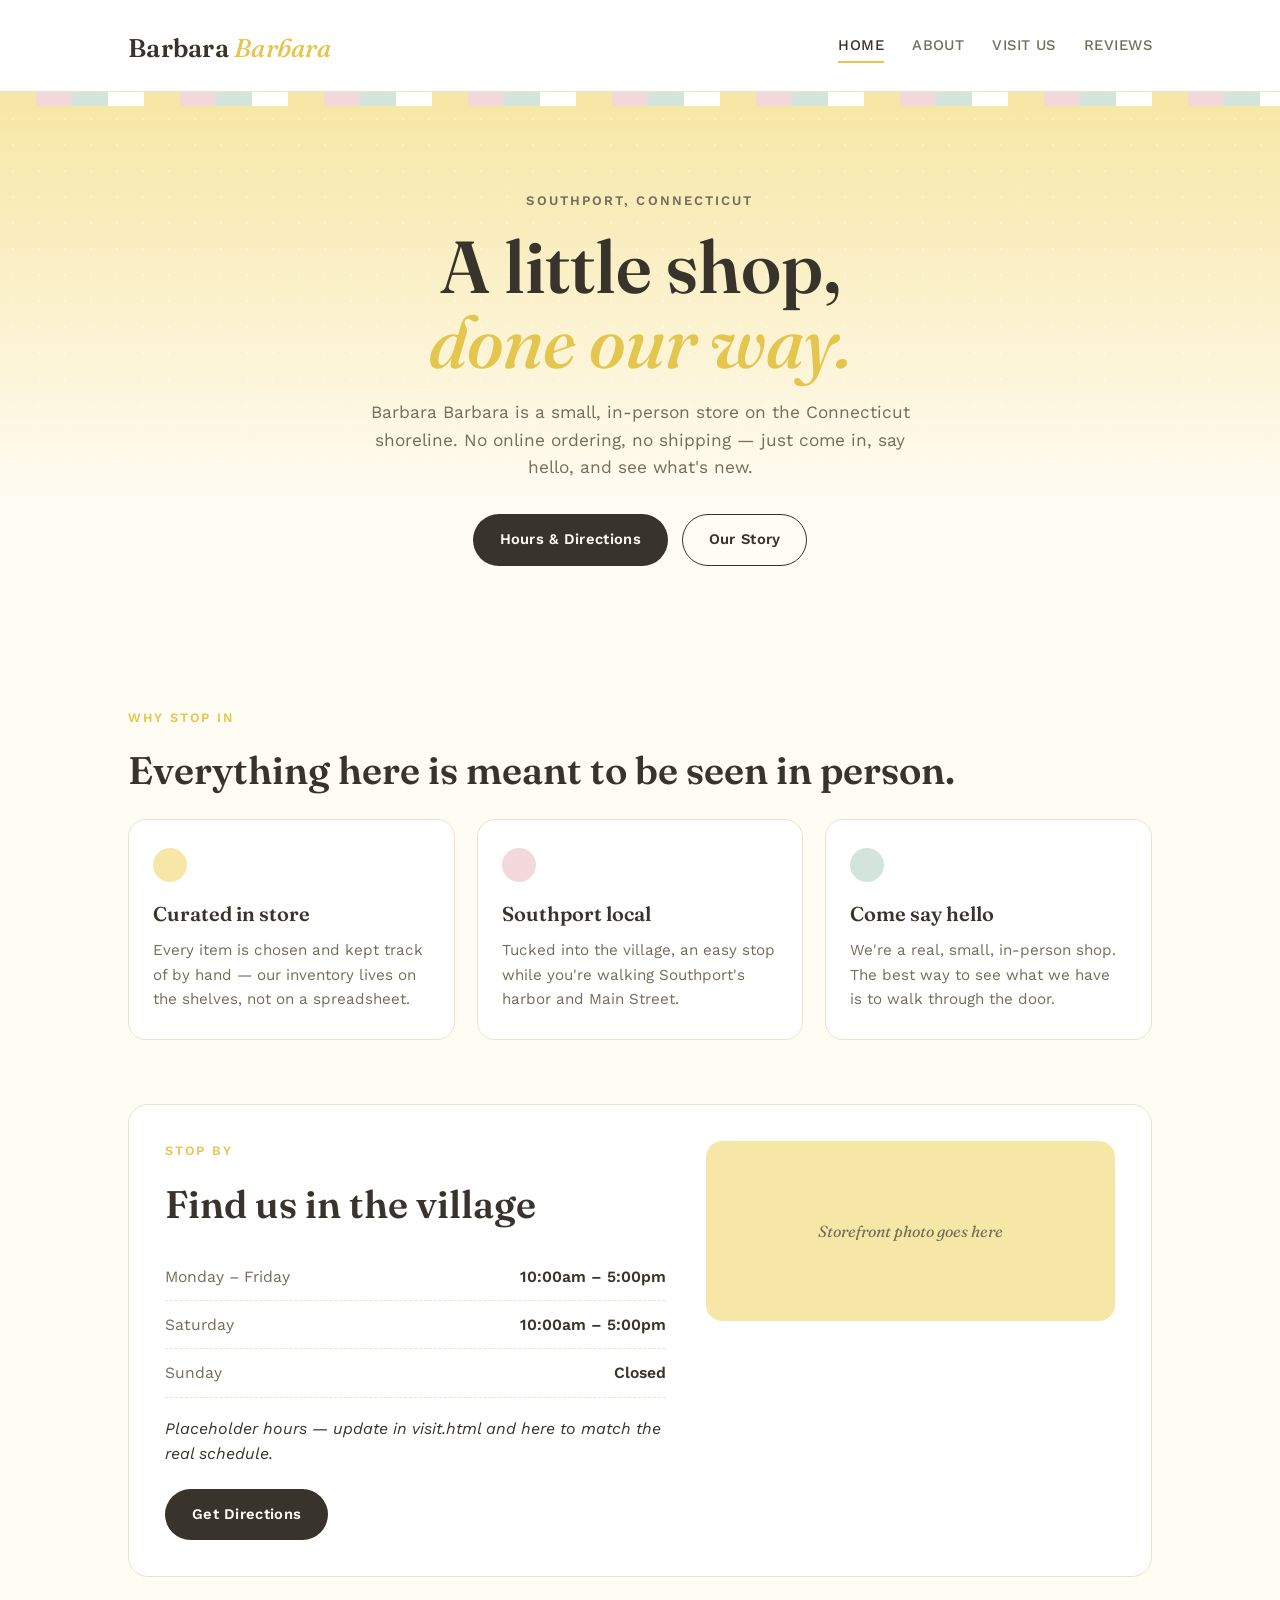
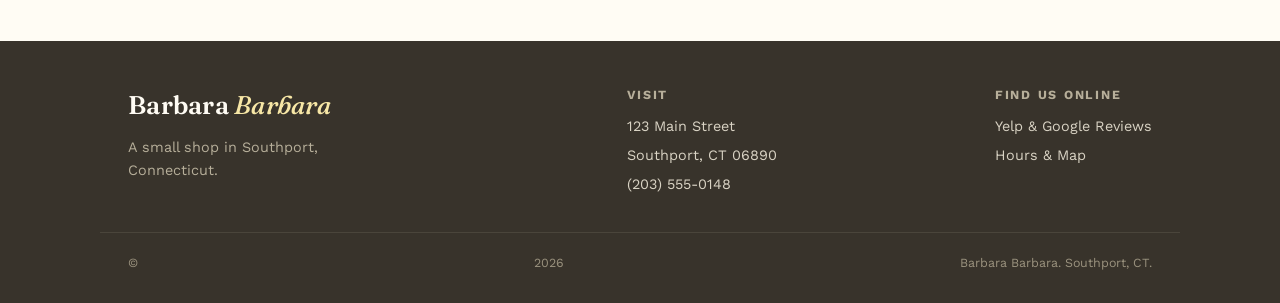
==== index.html @ 012c4ae6 "first commit" ====
<!DOCTYPE html>
<html lang="en">
<head>
<meta charset="UTF-8">
<meta name="viewport" content="width=device-width, initial-scale=1.0">
<title>Barbara Barbara &mdash; Southport, CT</title>
<meta name="description" content="Barbara Barbara is a small shop in Southport, Connecticut. Stop by and see us in person.">
<link rel="stylesheet" href="style.css">
</head>
<body>

<header class="site-header">
  <div class="wrap">
    <a class="logo" href="index.html">Barbara <span>Barbara</span></a>
    <nav class="main-nav" aria-label="Main">
      <a href="index.html" aria-current="page">Home</a>
      <a href="about.html">About</a>
      <a href="visit.html">Visit Us</a>
      <a href="reviews.html">Reviews</a>
    </nav>
  </div>
</header>

<div class="awning"></div>

<section class="hero">
  <div class="wrap">
    <p class="eyebrow">Southport, Connecticut</p>
    <h1>A little shop,<br><em>done our way.</em></h1>
    <p class="lede">Barbara Barbara is a small, in-person store on the Connecticut shoreline. No online ordering, no shipping &mdash; just come in, say hello, and see what's new.</p>
    <div class="button-row">
      <a class="btn btn-primary" href="visit.html">Hours &amp; Directions</a>
      <a class="btn btn-secondary" href="about.html">Our Story</a>
    </div>
  </div>
</section>

<div class="scallop scallop-cream" style="background-color:var(--cream)"></div>

<section>
  <div class="wrap">
    <p class="section-label">Why stop in</p>
    <h2>Everything here is meant to be seen in person.</h2>
    <div class="grid">
      <div class="card">
        <div class="dot dot-butter"></div>
        <h3>Curated in store</h3>
        <p>Every item is chosen and kept track of by hand &mdash; our inventory lives on the shelves, not on a spreadsheet.</p>
      </div>
      <div class="card">
        <div class="dot dot-blush"></div>
        <h3>Southport local</h3>
        <p>Tucked into the village, an easy stop while you're walking Southport's harbor and Main Street.</p>
      </div>
      <div class="card">
        <div class="dot dot-seafoam"></div>
        <h3>Come say hello</h3>
        <p>We're a real, small, in-person shop. The best way to see what we have is to walk through the door.</p>
      </div>
    </div>
  </div>
</section>

<section style="padding-top:0;">
  <div class="wrap">
    <div class="panel two-col">
      <div>
        <p class="section-label">Stop by</p>
        <h2>Find us in the village</h2>
        <div class="info-row"><span class="day">Monday &ndash; Friday</span><span class="hrs">10:00am &ndash; 5:00pm</span></div>
        <div class="info-row"><span class="day">Saturday</span><span class="hrs">10:00am &ndash; 5:00pm</span></div>
        <div class="info-row"><span class="day">Sunday</span><span class="hrs">Closed</span></div>
        <p style="margin-top:18px;"><em>Placeholder hours &mdash; update in visit.html and here to match the real schedule.</em></p>
        <a class="btn btn-primary" href="visit.html" style="margin-top:6px;">Get Directions</a>
      </div>
      <div>
        <div class="dot dot-butter" style="width:100%;height:100%;border-radius:16px;min-height:180px;display:flex;align-items:center;justify-content:center;">
          <span style="font-family:var(--serif);font-style:italic;color:var(--ink-soft);">Storefront photo goes here</span>
        </div>
      </div>
    </div>
  </div>
</section>

<footer class="site-footer">
  <div class="wrap">
    <div>
      <a class="logo" href="index.html">Barbara <span>Barbara</span></a>
      <p style="margin-top:10px;color:#B7AF9A;font-size:0.9rem;max-width:280px;">A small shop in Southport, Connecticut.</p>
    </div>
    <div class="foot-col">
      <h4>Visit</h4>
      <p>123 Main Street</p>
      <p>Southport, CT 06890</p>
      <p>(203) 555-0148</p>
    </div>
    <div class="foot-col">
      <h4>Find Us Online</h4>
      <p><a href="reviews.html">Yelp &amp; Google Reviews</a></p>
      <p><a href="visit.html">Hours &amp; Map</a></p>
    </div>
  </div>
  <div class="wrap fine-print">
    &copy; <span id="year"></span> Barbara Barbara. Southport, CT.
  </div>
</footer>

<script src="script.js"></script>
</body>
</html>
---- style.css ----
@import url('https://fonts.googleapis.com/css2?family=Fraunces:ital,opsz,wght@0,9..144,400;0,9..144,500;0,9..144,600;1,9..144,500&family=Work+Sans:wght@400;500;600&display=swap');

:root{
  --cream:      #FFFCF4;
  --paper:      #FFFFFF;
  --butter:     #F7E7A6;
  --butter-deep:#E4C64F;
  --blush:      #F3D8DC;
  --seafoam:    #D3E4DD;
  --lilac:      #E4DCEE;
  --ink:        #38332B;
  --ink-soft:   #746C5C;
  --line:       #EAE2CC;

  --serif: 'Fraunces', Georgia, 'Times New Roman', serif;
  --sans:  'Work Sans', -apple-system, BlinkMacSystemFont, 'Segoe UI', sans-serif;

  --container: 1080px;
}

*{ box-sizing: border-box; }

html{ scroll-behavior: smooth; }

body{
  margin: 0;
  background: var(--cream);
  color: var(--ink);
  font-family: var(--sans);
  font-size: 16px;
  line-height: 1.6;
  -webkit-font-smoothing: antialiased;
}

a{ color: inherit; text-decoration: none; }

img{ max-width: 100%; display: block; }

.wrap{
  max-width: var(--container);
  margin: 0 auto;
  padding: 0 28px;
}

/* ---------- Header ---------- */

.site-header{
  padding: 28px 0 22px;
  border-bottom: 1px solid var(--line);
  background: var(--paper);
}

.site-header .wrap{
  display: flex;
  align-items: center;
  justify-content: space-between;
  gap: 24px;
  flex-wrap: wrap;
}

.logo{
  font-family: var(--serif);
  font-weight: 600;
  font-size: 1.6rem;
  letter-spacing: 0.01em;
  color: var(--ink);
}

.logo span{
  font-style: italic;
  font-weight: 500;
  color: var(--butter-deep);
}

nav.main-nav{
  display: flex;
  gap: 28px;
  flex-wrap: wrap;
}

nav.main-nav a{
  font-size: 0.92rem;
  font-weight: 500;
  letter-spacing: 0.03em;
  text-transform: uppercase;
  color: var(--ink-soft);
  padding-bottom: 4px;
  border-bottom: 2px solid transparent;
  transition: color 0.2s ease, border-color 0.2s ease;
}

nav.main-nav a:hover,
nav.main-nav a[aria-current="page"]{
  color: var(--ink);
  border-color: var(--butter-deep);
}

/* ---------- Scalloped awning divider (signature motif) ---------- */

.scallop{
  height: 22px;
  width: 100%;
  background-repeat: repeat-x;
  background-size: 44px 22px;
  background-position: center top;
}

.scallop-cream{
  background-image: radial-gradient(circle at 50% 0%, var(--cream) 0 15px, transparent 15.5px);
  background-color: transparent;
}

.awning{
  height: 14px;
  width: 100%;
  background-image: repeating-linear-gradient(
    90deg,
    var(--butter) 0px, var(--butter) 36px,
    var(--blush) 36px, var(--blush) 72px,
    var(--seafoam) 72px, var(--seafoam) 108px,
    var(--paper) 108px, var(--paper) 144px
  );
}

/* ---------- Hero ---------- */

.hero{
  position: relative;
  background: linear-gradient(180deg, var(--butter) 0%, var(--cream) 78%);
  padding: 84px 0 56px;
  text-align: center;
  overflow: hidden;
}

.hero::before{
  content: "";
  position: absolute;
  inset: 0;
  background-image: radial-gradient(var(--paper) 1.5px, transparent 1.5px);
  background-size: 26px 26px;
  opacity: 0.35;
  pointer-events: none;
}

.hero .wrap{ position: relative; }

.hero .eyebrow{
  font-family: var(--sans);
  font-size: 0.82rem;
  font-weight: 600;
  letter-spacing: 0.16em;
  text-transform: uppercase;
  color: var(--ink-soft);
  margin: 0 0 18px;
}

.hero h1{
  font-family: var(--serif);
  font-weight: 600;
  font-size: clamp(2.6rem, 6vw, 4.6rem);
  line-height: 1.02;
  margin: 0 0 20px;
  color: var(--ink);
}

.hero h1 em{
  font-style: italic;
  font-weight: 500;
  color: var(--butter-deep);
}

.hero p.lede{
  max-width: 540px;
  margin: 0 auto 32px;
  font-size: 1.08rem;
  color: var(--ink-soft);
}

.button-row{
  display: flex;
  gap: 14px;
  justify-content: center;
  flex-wrap: wrap;
}

.btn{
  display: inline-block;
  padding: 13px 26px;
  border-radius: 999px;
  font-size: 0.92rem;
  font-weight: 600;
  letter-spacing: 0.02em;
  transition: transform 0.15s ease, box-shadow 0.15s ease;
  border: 1.5px solid transparent;
}

.btn:hover{ transform: translateY(-2px); }

.btn-primary{
  background: var(--ink);
  color: var(--cream);
}
.btn-primary:hover{ box-shadow: 0 8px 20px rgba(56,51,43,0.22); }

.btn-secondary{
  background: transparent;
  border-color: var(--ink);
  color: var(--ink);
}
.btn-secondary:hover{ box-shadow: 0 8px 20px rgba(56,51,43,0.10); }

/* ---------- Sections ---------- */

section{ padding: 64px 0; }

.section-label{
  font-size: 0.8rem;
  font-weight: 600;
  letter-spacing: 0.16em;
  text-transform: uppercase;
  color: var(--butter-deep);
  margin: 0 0 12px;
}

h2{
  font-family: var(--serif);
  font-weight: 600;
  font-size: clamp(1.7rem, 3.4vw, 2.4rem);
  margin: 0 0 18px;
  color: var(--ink);
}

h3{
  font-family: var(--serif);
  font-weight: 600;
  font-size: 1.25rem;
  margin: 0 0 8px;
}

p{ margin: 0 0 16px; }

.lead-col{ max-width: 640px; }

/* Card grid */

.grid{
  display: grid;
  grid-template-columns: repeat(3, 1fr);
  gap: 22px;
}

.card{
  background: var(--paper);
  border: 1px solid var(--line);
  border-radius: 18px;
  padding: 28px 24px;
}

.card .dot{
  width: 34px; height: 34px;
  border-radius: 50%;
  margin-bottom: 16px;
}

.dot-butter{ background: var(--butter); }
.dot-blush{ background: var(--blush); }
.dot-seafoam{ background: var(--seafoam); }

.card p{ color: var(--ink-soft); margin-bottom: 0; font-size: 0.95rem; }

/* Info / hours block */

.panel{
  background: var(--paper);
  border: 1px solid var(--line);
  border-radius: 20px;
  padding: 36px;
}

.info-row{
  display: flex;
  justify-content: space-between;
  gap: 20px;
  padding: 11px 0;
  border-bottom: 1px dashed var(--line);
  font-size: 0.98rem;
}
.info-row:last-child{ border-bottom: none; }
.info-row .day{ color: var(--ink-soft); }
.info-row .hrs{ font-weight: 600; }

.two-col{
  display: grid;
  grid-template-columns: 1.1fr 0.9fr;
  gap: 40px;
  align-items: start;
}

.map-frame{
  border: 1px solid var(--line);
  border-radius: 20px;
  overflow: hidden;
  height: 100%;
  min-height: 320px;
}
.map-frame iframe{ width: 100%; height: 100%; min-height: 320px; border: 0; }

/* Reviews */

.review-source-row{
  display: flex;
  gap: 14px;
  margin-bottom: 36px;
  flex-wrap: wrap;
}

.source-btn{
  display: flex;
  align-items: center;
  gap: 10px;
  padding: 10px 18px;
  border-radius: 999px;
  border: 1.5px solid var(--ink);
  font-weight: 600;
  font-size: 0.9rem;
}

.stars{ color: var(--butter-deep); letter-spacing: 2px; }

.review-grid{
  display: grid;
  grid-template-columns: repeat(3, 1fr);
  gap: 20px;
}

.review-card{
  background: var(--paper);
  border: 1px solid var(--line);
  border-radius: 18px;
  padding: 24px;
  display: flex;
  flex-direction: column;
  gap: 12px;
}

.review-card .quote{
  font-family: var(--serif);
  font-style: italic;
  font-size: 1.05rem;
  color: var(--ink);
  flex-grow: 1;
}

.review-card .who{
  font-size: 0.85rem;
  color: var(--ink-soft);
  display: flex;
  justify-content: space-between;
  align-items: center;
}

.review-note{
  font-size: 0.85rem;
  color: var(--ink-soft);
  margin-top: 28px;
}

.loading-row{
  font-size: 0.9rem;
  color: var(--ink-soft);
  margin-bottom: 18px;
  display: none;
}
.loading-row.active{ display: block; }

/* Footer */

footer.site-footer{
  background: var(--ink);
  color: var(--cream);
  padding: 44px 0 30px;
}

footer .wrap{
  display: flex;
  justify-content: space-between;
  gap: 30px;
  flex-wrap: wrap;
}

footer .logo{ color: var(--cream); }
footer .logo span{ color: var(--butter); }

footer .foot-col{ font-size: 0.9rem; color: #D9D3C4; }
footer .foot-col h4{
  font-family: var(--sans);
  font-size: 0.78rem;
  letter-spacing: 0.14em;
  text-transform: uppercase;
  color: #B7AF9A;
  margin: 0 0 10px;
}
footer .foot-col p{ margin: 0 0 6px; color: #D9D3C4; }

.fine-print{
  margin-top: 30px;
  padding-top: 20px;
  border-top: 1px solid #4a453b;
  font-size: 0.78rem;
  color: #9A927E;
}

/* ---------- Responsive ---------- */

@media (max-width: 860px){
  .grid{ grid-template-columns: 1fr; }
  .review-grid{ grid-template-columns: 1fr; }
  .two-col{ grid-template-columns: 1fr; }
  nav.main-nav{ gap: 18px; }
  section{ padding: 48px 0; }
}

/* ---------- Accessibility ---------- */

a:focus-visible,
button:focus-visible{
  outline: 3px solid var(--butter-deep);
  outline-offset: 2px;
}

@media (prefers-reduced-motion: reduce){
  html{ scroll-behavior: auto; }
  .btn:hover{ transform: none; }
}
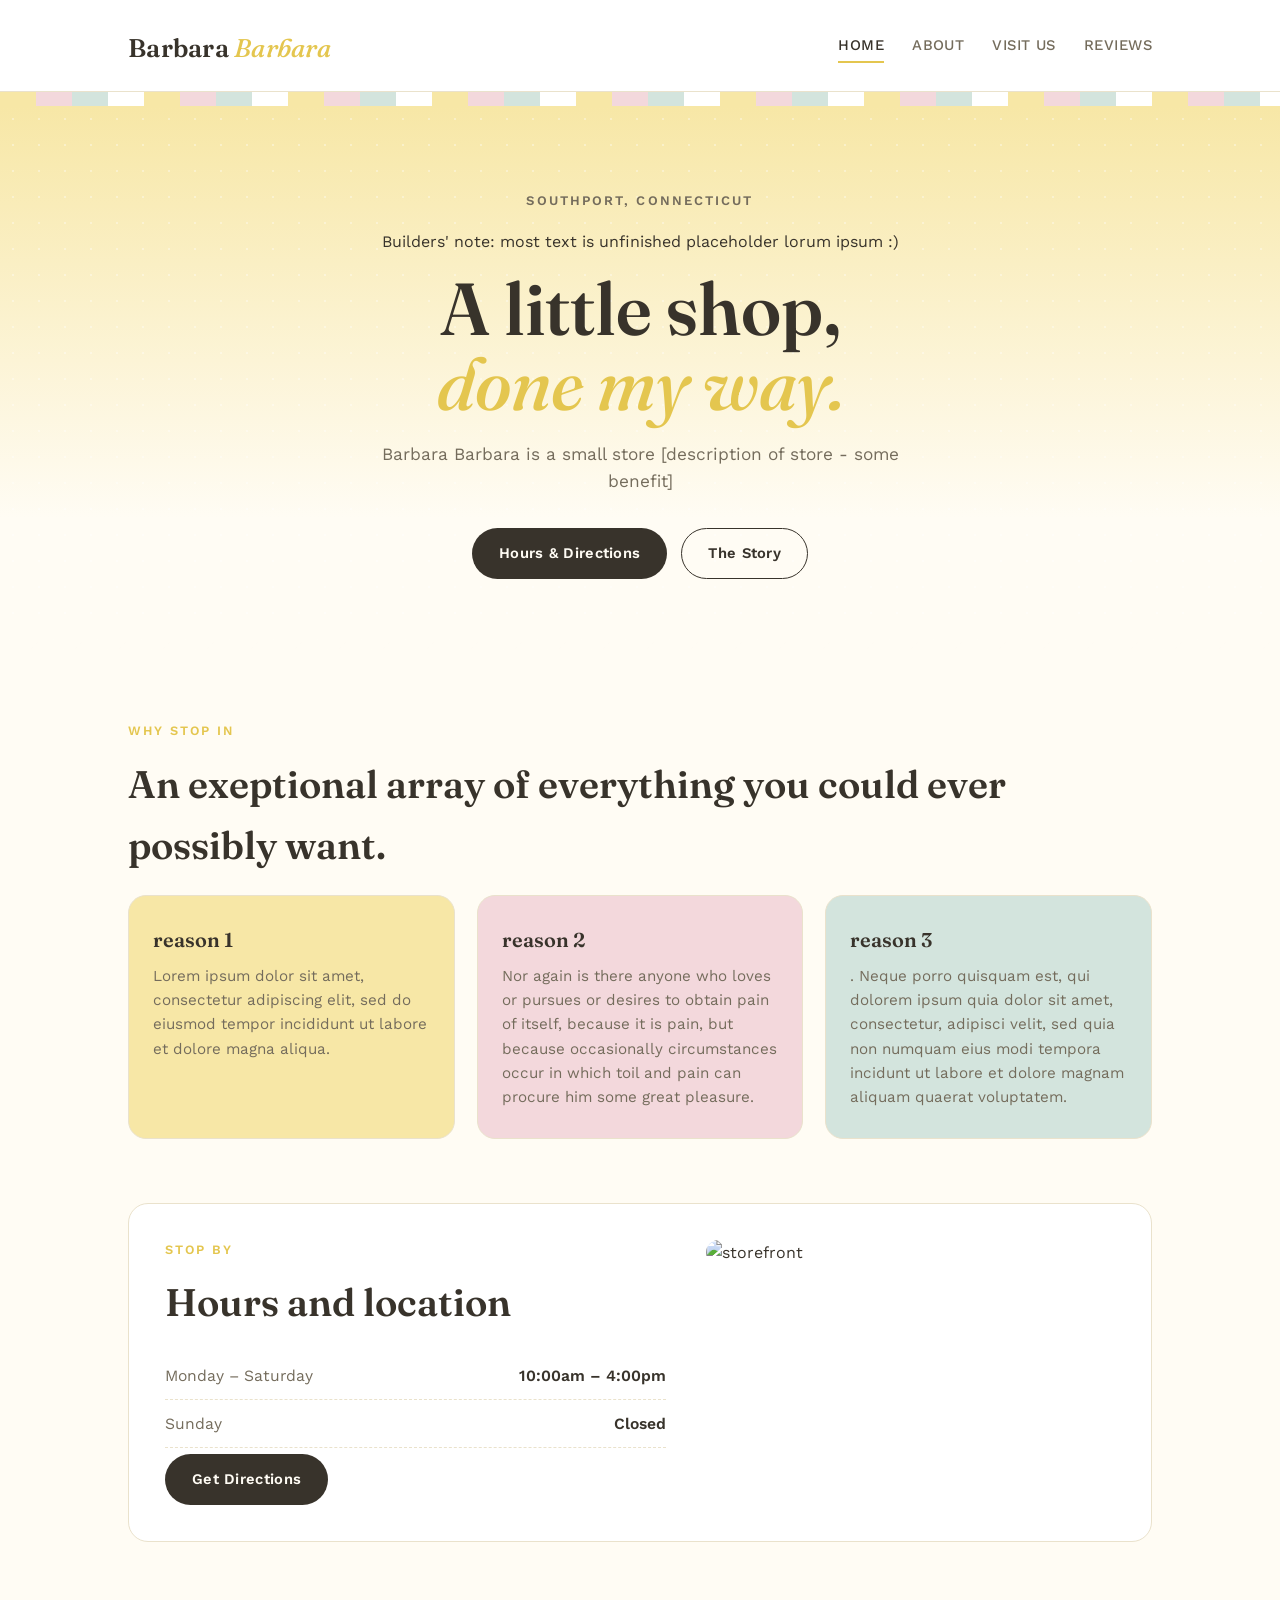
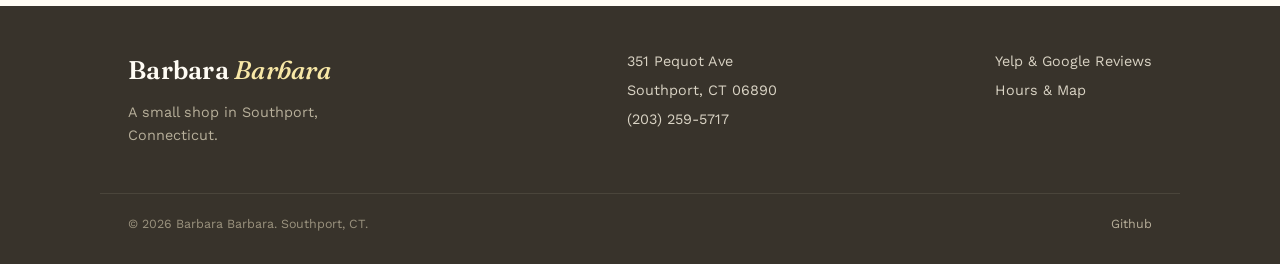
==== commit a312cc94: "updated home page, added github link in footer" ====
--- a/index.html
+++ b/index.html
@@ -4,7 +4,6 @@
 <meta charset="UTF-8">
 <meta name="viewport" content="width=device-width, initial-scale=1.0">
 <title>Barbara Barbara &mdash; Southport, CT</title>
-<meta name="description" content="Barbara Barbara is a small shop in Southport, Connecticut. Stop by and see us in person.">
 <link rel="stylesheet" href="style.css">
 </head>
 <body>
@@ -26,11 +25,12 @@
 <section class="hero">
   <div class="wrap">
     <p class="eyebrow">Southport, Connecticut</p>
-    <h1>A little shop,<br><em>done our way.</em></h1>
-    <p class="lede">Barbara Barbara is a small, in-person store on the Connecticut shoreline. No online ordering, no shipping &mdash; just come in, say hello, and see what's new.</p>
+    <p>Builders' note: most text is unfinished placeholder lorum ipsum :)</p>
+    <h1>A little shop,<br><em>done my way.</em></h1>
+    <p class="lede">Barbara Barbara is a small store [description of store - some benefit]</p>
     <div class="button-row">
       <a class="btn btn-primary" href="visit.html">Hours &amp; Directions</a>
-      <a class="btn btn-secondary" href="about.html">Our Story</a>
+      <a class="btn btn-secondary" href="about.html">The Story</a>
     </div>
   </div>
 </section>
@@ -40,22 +40,19 @@
 <section>
   <div class="wrap">
     <p class="section-label">Why stop in</p>
-    <h2>Everything here is meant to be seen in person.</h2>
+    <h2>An exeptional array of everything you could ever possibly want.</h2>
     <div class="grid">
-      <div class="card">
-        <div class="dot dot-butter"></div>
-        <h3>Curated in store</h3>
-        <p>Every item is chosen and kept track of by hand &mdash; our inventory lives on the shelves, not on a spreadsheet.</p>
+      <div class="card card-butter">
+        <h3>reason 1</h3>
+        <p>Lorem ipsum dolor sit amet, consectetur adipiscing elit, sed do eiusmod tempor incididunt ut labore et dolore magna aliqua. </p>
       </div>
-      <div class="card">
-        <div class="dot dot-blush"></div>
-        <h3>Southport local</h3>
-        <p>Tucked into the village, an easy stop while you're walking Southport's harbor and Main Street.</p>
+      <div class="card card-blush">
+        <h3>reason 2</h3>
+        <p>Nor again is there anyone who loves or pursues or desires to obtain pain of itself, because it is pain, but because occasionally circumstances occur in which toil and pain can procure him some great pleasure.</p>
       </div>
-      <div class="card">
-        <div class="dot dot-seafoam"></div>
-        <h3>Come say hello</h3>
-        <p>We're a real, small, in-person shop. The best way to see what we have is to walk through the door.</p>
+      <div class="card card-seafoam">
+        <h3>reason 3</h3>
+        <p>. Neque porro quisquam est, qui dolorem ipsum quia dolor sit amet, consectetur, adipisci velit, sed quia non numquam eius modi tempora incidunt ut labore et dolore magnam aliquam quaerat voluptatem.</p>
       </div>
     </div>
   </div>
@@ -66,16 +63,13 @@
     <div class="panel two-col">
       <div>
         <p class="section-label">Stop by</p>
-        <h2>Find us in the village</h2>
-        <div class="info-row"><span class="day">Monday &ndash; Friday</span><span class="hrs">10:00am &ndash; 5:00pm</span></div>
-        <div class="info-row"><span class="day">Saturday</span><span class="hrs">10:00am &ndash; 5:00pm</span></div>
+        <h2>Hours and location</h2>
+        <div class="info-row"><span class="day">Monday &ndash; Saturday</span><span class="hrs">10:00am &ndash; 4:00pm</span></div>
         <div class="info-row"><span class="day">Sunday</span><span class="hrs">Closed</span></div>
-        <p style="margin-top:18px;"><em>Placeholder hours &mdash; update in visit.html and here to match the real schedule.</em></p>
         <a class="btn btn-primary" href="visit.html" style="margin-top:6px;">Get Directions</a>
       </div>
       <div>
-        <div class="dot dot-butter" style="width:100%;height:100%;border-radius:16px;min-height:180px;display:flex;align-items:center;justify-content:center;">
-          <span style="font-family:var(--serif);font-style:italic;color:var(--ink-soft);">Storefront photo goes here</span>
+        <img src="assets/storefront.jpg" alt="storefront" style="border-radius:16px">
         </div>
       </div>
     </div>
@@ -89,19 +83,18 @@
       <p style="margin-top:10px;color:#B7AF9A;font-size:0.9rem;max-width:280px;">A small shop in Southport, Connecticut.</p>
     </div>
     <div class="foot-col">
-      <h4>Visit</h4>
-      <p>123 Main Street</p>
+      <p>351 Pequot Ave</p>
       <p>Southport, CT 06890</p>
-      <p>(203) 555-0148</p>
+      <p>(203) 259-5717</p>
     </div>
     <div class="foot-col">
-      <h4>Find Us Online</h4>
       <p><a href="reviews.html">Yelp &amp; Google Reviews</a></p>
       <p><a href="visit.html">Hours &amp; Map</a></p>
     </div>
   </div>
   <div class="wrap fine-print">
-    &copy; <span id="year"></span> Barbara Barbara. Southport, CT.
+    &copy; 2026 Barbara Barbara. Southport, CT.
+    <a href=https://github.com/vindictivebanana/barbara.lehn.dev>Github</a>
   </div>
 </footer>
 
--- a/style.css
+++ b/style.css
@@ -256,6 +256,10 @@
   padding: 28px 24px;
 }
 
+.card-butter{ background: var(--butter); }
+.card-blush{ background: var(--blush); }
+.card-seafoam{ background: var(--seafoam); }
+
 .card .dot{
   width: 34px; height: 34px;
   border-radius: 50%;
@@ -265,6 +269,8 @@
 .dot-butter{ background: var(--butter); }
 .dot-blush{ background: var(--blush); }
 .dot-seafoam{ background: var(--seafoam); }
+
+
 
 .card p{ color: var(--ink-soft); margin-bottom: 0; font-size: 0.95rem; }
 
@@ -408,8 +414,19 @@
   border-top: 1px solid #4a453b;
   font-size: 0.78rem;
   color: #9A927E;
-}
-
+  display: flex;
+  justify-content: space-between;
+  align-items: center;
+  flex-wrap: wrap;
+  gap: 10px;
+}
+
+.fine-print a{
+  color: #B7AF9A;
+}
+.fine-print a:hover{
+  color: var(--cream);
+}
 /* ---------- Responsive ---------- */
 
 @media (max-width: 860px){
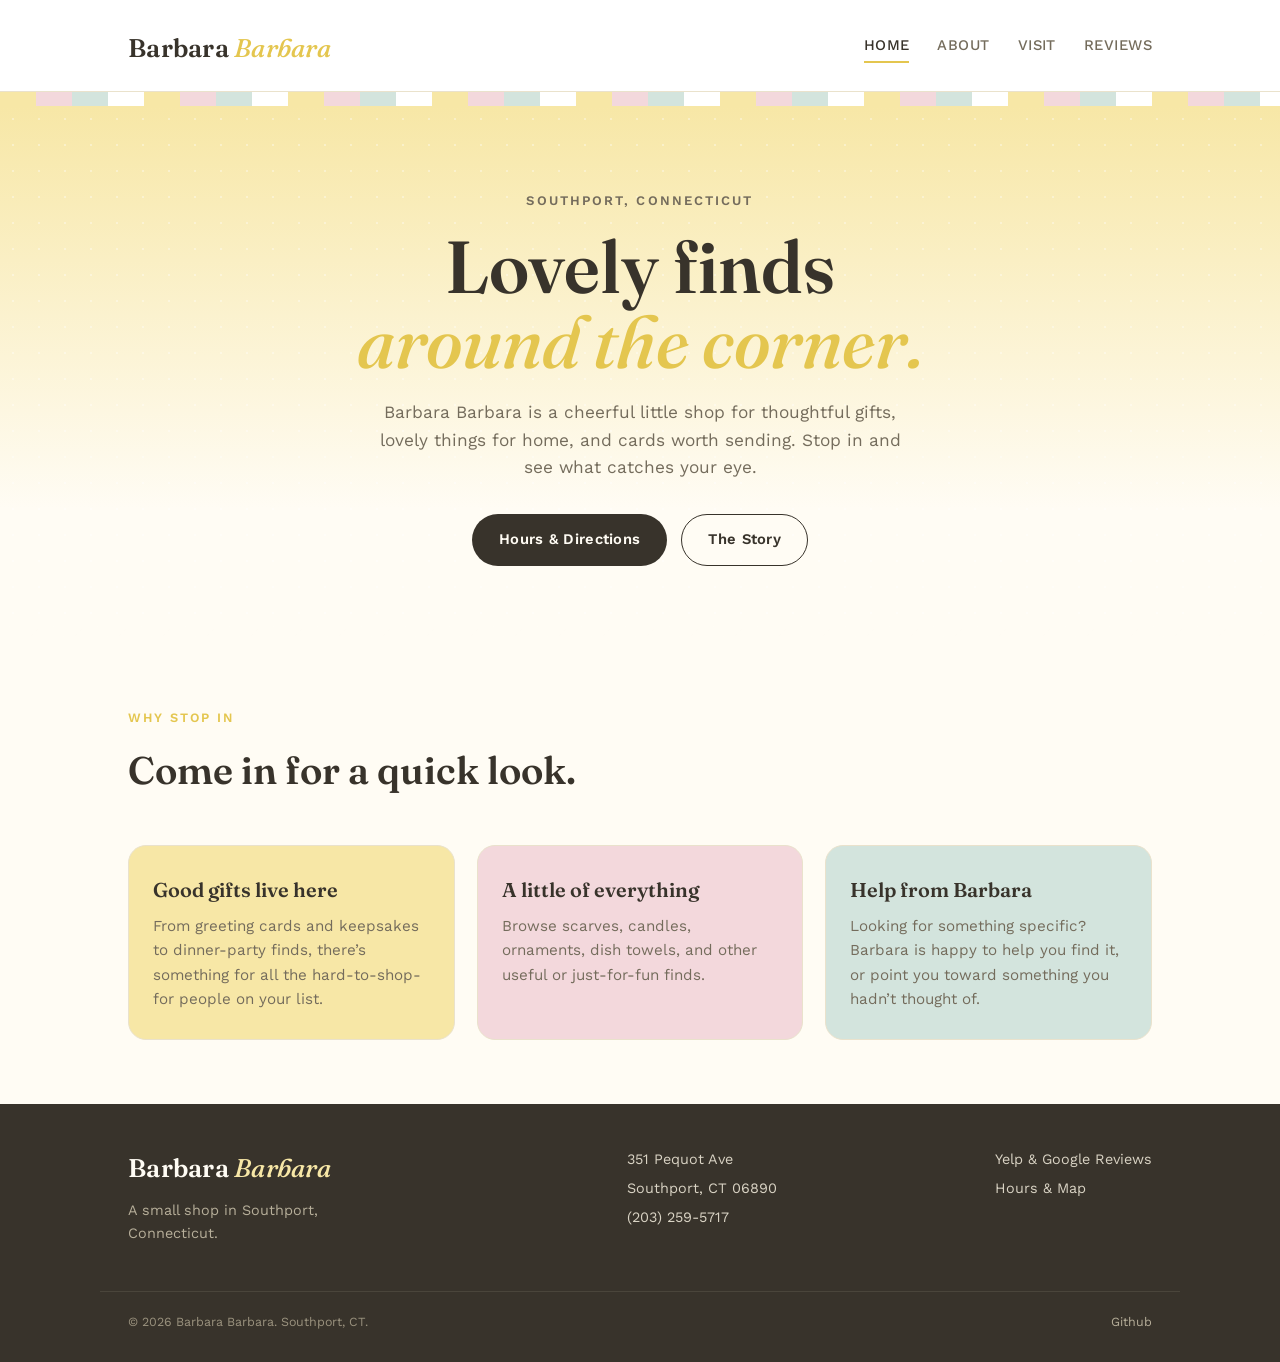
==== commit ccff4bba: "removed most lipsum text except for the about page" ====
--- a/index.html
+++ b/index.html
@@ -14,7 +14,7 @@
     <nav class="main-nav" aria-label="Main">
       <a href="index.html" aria-current="page">Home</a>
       <a href="about.html">About</a>
-      <a href="visit.html">Visit Us</a>
+      <a href="visit.html">Visit</a>
       <a href="reviews.html">Reviews</a>
     </nav>
   </div>
@@ -25,9 +25,8 @@
 <section class="hero">
   <div class="wrap">
     <p class="eyebrow">Southport, Connecticut</p>
-    <p>Builders' note: most text is unfinished placeholder lorum ipsum :)</p>
-    <h1>A little shop,<br><em>done my way.</em></h1>
-    <p class="lede">Barbara Barbara is a small store [description of store - some benefit]</p>
+    <h1>Lovely finds<br><em>around the corner.</em></h1>
+    <p class="lede">Barbara Barbara is a cheerful little shop for thoughtful gifts, lovely things for home, and cards worth sending. Stop in and see what catches your eye.</p>
     <div class="button-row">
       <a class="btn btn-primary" href="visit.html">Hours &amp; Directions</a>
       <a class="btn btn-secondary" href="about.html">The Story</a>
@@ -40,37 +39,20 @@
 <section>
   <div class="wrap">
     <p class="section-label">Why stop in</p>
-    <h2>An exeptional array of everything you could ever possibly want.</h2>
+    <h2>Come in for a quick look.</h2>
+    <br>
     <div class="grid">
       <div class="card card-butter">
-        <h3>reason 1</h3>
-        <p>Lorem ipsum dolor sit amet, consectetur adipiscing elit, sed do eiusmod tempor incididunt ut labore et dolore magna aliqua. </p>
+        <h3>Good gifts live here</h3>
+        <p>From greeting cards and keepsakes to dinner-party finds, there’s something for all the hard-to-shop-for people on your list.</p>
       </div>
       <div class="card card-blush">
-        <h3>reason 2</h3>
-        <p>Nor again is there anyone who loves or pursues or desires to obtain pain of itself, because it is pain, but because occasionally circumstances occur in which toil and pain can procure him some great pleasure.</p>
+        <h3>A little of everything</h3>
+        <p>Browse scarves, candles, ornaments, dish towels, and other useful or just-for-fun finds.</p>
       </div>
       <div class="card card-seafoam">
-        <h3>reason 3</h3>
-        <p>. Neque porro quisquam est, qui dolorem ipsum quia dolor sit amet, consectetur, adipisci velit, sed quia non numquam eius modi tempora incidunt ut labore et dolore magnam aliquam quaerat voluptatem.</p>
-      </div>
-    </div>
-  </div>
-</section>
-
-<section style="padding-top:0;">
-  <div class="wrap">
-    <div class="panel two-col">
-      <div>
-        <p class="section-label">Stop by</p>
-        <h2>Hours and location</h2>
-        <div class="info-row"><span class="day">Monday &ndash; Saturday</span><span class="hrs">10:00am &ndash; 4:00pm</span></div>
-        <div class="info-row"><span class="day">Sunday</span><span class="hrs">Closed</span></div>
-        <a class="btn btn-primary" href="visit.html" style="margin-top:6px;">Get Directions</a>
-      </div>
-      <div>
-        <img src="assets/storefront.jpg" alt="storefront" style="border-radius:16px">
-        </div>
+        <h3>Help from Barbara</h3>
+        <p>Looking for something specific? Barbara is happy to help you find it, or point you toward something you hadn’t thought of.</p>
       </div>
     </div>
   </div>
--- a/style.css
+++ b/style.css
@@ -357,6 +357,30 @@
   flex-grow: 1;
 }
 
+.quote {
+  display: -webkit-box;
+  -webkit-box-orient: vertical;
+  -webkit-line-clamp: 4;
+  overflow: hidden;
+}
+
+.review-card.expanded .quote {
+  display: block;
+  overflow: visible;
+}
+
+.review-toggle {
+  margin-top: 0.5rem;
+  padding: 0;
+  border: 0;
+  background: none;
+  color: inherit;
+  font: inherit;
+  font-family: var(--serif);
+  text-decoration: underline;
+  cursor: pointer;
+}
+
 .review-card .who{
   font-size: 0.85rem;
   color: var(--ink-soft);
